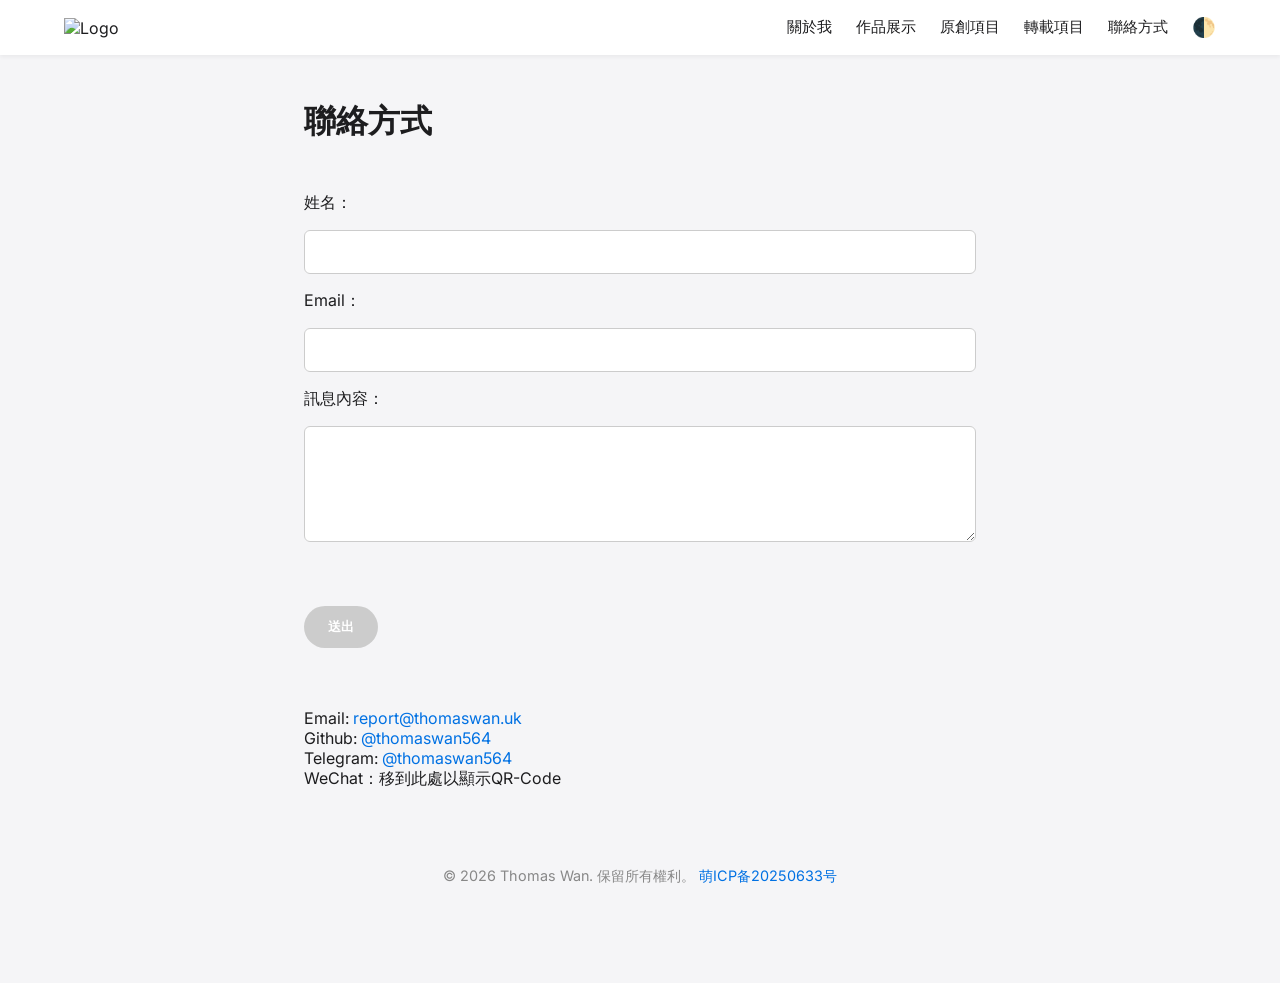
==== contact/index.html @ eb9c1ee1 "Create index.html" ====
<!DOCTYPE html>
<html lang="zh">
<head>
  <meta charset="UTF-8" />
  <meta name="viewport" content="width=device-width, initial-scale=1.0" />
  <title>聯絡方式 - Thomas Wan</title>
  <link rel="icon" href="https://thomaswan.uk/imgs/favicon.ico" />
  <link href="https://fonts.googleapis.com/css2?family=Inter:wght@300;400;600&display=swap" rel="stylesheet" />
  <link href="https://unpkg.com/aos@2.3.1/dist/aos.css" rel="stylesheet" />
  <style>
    * { margin: 0; padding: 0; box-sizing: border-box; }
    body {
      font-family: 'Inter', sans-serif;
      background: #f5f5f7;
      color: #1d1d1f;
      transition: background-color 0.5s, color 0.5s;
      padding-bottom: 60px;
    }
    header {
      background: #fff;
      padding: 1rem 5vw;
      box-shadow: 0 2px 4px rgba(0, 0, 0, 0.05);
      position: sticky;
      top: 0;
      z-index: 1000;
      transition: background-color 0.5s;
    }
    a {
      color: #0071e3;
      text-decoration: none;
      transition: 0.3s ease;
    }
    a:hover {
      text-decoration: underline;
    }
    .nav {
      display: flex;
      align-items: center;
      justify-content: space-between;
      max-width: 1200px;
      margin: 0 auto;
    }
    .nav img {
      height: 24px;
      cursor: pointer;
    }
    .nav ul {
      display: flex;
      gap: 1.5rem;
      list-style: none;
      align-items: center;
    }
    .nav ul li {
      font-size: 0.95rem;
    }
    .nav a {
      color: #1d1d1f;
      text-decoration: none;
      transition: color 0.3s ease;
    }
    .nav a:hover {
      text-decoration: underline;
    }
    .container {
      max-width: 800px;
      margin: 5vh auto;
      padding: 0 5vw;
    }
    h1 {
      font-size: 2rem;
      margin-bottom: 2rem;
    }
    .hover-target {
      position: relative;
      display: inline-block;
    }
    .qr-popup {
      position: absolute;
      bottom: 100%;
      left: 50%;
      transform: translateX(-50%) translateY(-10px);
      background: white;
      padding: 6px;
      border-radius: 6px;
      box-shadow: 0 0 10px rgba(0,0,0,0.3);
      z-index: 10;
      opacity: 0;
      visibility: hidden;
      transition: opacity 0.4s ease, transform 0.4s ease, background-color 0.5s;
    }
    .hover-target:hover .qr-popup {
      opacity: 1;
      visibility: visible;
      transform: translateX(-50%) translateY(-20px);
    }
    form {
      margin-top: 3rem;
      display: flex;
      flex-direction: column;
      gap: 1rem;
    }
    input, textarea {
      padding: 0.75rem;
      font-size: 1rem;
      border: 1px solid #ccc;
      border-radius: 6px;
      resize: vertical;
      transition: background-color 0.5s, color 0.5s, border-color 0.5s;
    }
    button[type="submit"] {
      background: #0071e3;
      color: white;
      border: none;
      padding: 0.75rem 1.5rem;
      font-weight: 600;
      border-radius: 30px;
      cursor: pointer;
      align-self: flex-start;
      transition: background 0.3s ease;
    }
    button[type="submit"]:hover {
      background: #005bb5;
    }
    button[type="submit"]:disabled {
      background: #cccccc;
      cursor: not-allowed;
    }
    .dark-mode-toggle {
      background: none;
      border: none;
      font-size: 1.2rem;
      cursor: pointer;
      color: inherit;
    }
    footer {
      text-align: center;
      font-size: 0.9rem;
      padding: 2rem 0;
      color: #888;
      transition: color 0.5s;
    }
    .cf-turnstile {
      margin: 1rem 0;
    }
    .error-message {
      color: #ff3b30;
      font-size: 0.9rem;
      margin-top: -0.5rem;
    }

    /* 暗黑模式样式 */
    body.dark {
      background-color: #1d1d1f;
      color: #eee;
    }
    body.dark header {
      background: #2c2c2e;
    }
    body.dark .nav a {
      color: #eee;
    }
    body.dark input, 
    body.dark textarea {
      background: #2c2c2e;
      color: #eee;
      border: 1px solid #444;
    }
    body.dark .qr-popup {
      background: #2c2c2e;
      box-shadow: 0 0 10px rgba(0,0,0,0.5);
    }
    body.dark button[type="submit"] {
      background: #0a84ff;
    }
    body.dark button[type="submit"]:hover {
      background: #0066cc;
    }
    body.dark footer {
      color: #aaa;
    }
    body.dark .error-message {
      color: #ff453a;
    }
  </style>
</head>
<body>
  <header>
    <div class="nav">
      <a href="index.html"><img src="https://thomaswan.uk/imgs/favicon.ico" alt="Logo" /></a>
      <ul>
        <li><a href="https://thomaswan.uk#about">關於我</a></li>
        <li><a href="https://thomaswan.uk#projects">作品展示</a></li>
        <li><a href="https://thomaswan.uk/original">原創項目</a></li>
        <li><a href="https://thomaswan.uk/share">轉載項目</a></li>
        <li><a href="https://thomaswan.uk/contact">聯絡方式</a></li>
        <li><button class="dark-mode-toggle" onclick="toggleDarkMode()">🌓</button></li>
      </ul>
    </div>
  </header>

  <div class="container" data-aos="fade-up">
    <h1>聯絡方式</h1>

    <form id="contactForm">
      <label>姓名：</label>
      <input type="text" name="name" required />

      <label>Email：</label>
      <input type="email" name="email" required />

      <label>訊息內容：</label>
      <textarea name="message" rows="5" required></textarea>

      <!-- Cloudflare Turnstile 人机验证 -->
      <div class="cf-turnstile" data-sitekey="0x4AAAAAABTtMiYFvskj71Mt" data-callback="onCaptchaSuccess"></div>
      <div id="captchaError" class="error-message" style="display: none;">请完成人机验证</div>
      <div id="rateLimitError" class="error-message" style="display: none;">发送过于频繁，请稍后再试</div>

      <button type="submit" id="submitBtn" disabled>送出</button>
    </form>
    <br><br><br>
    <p>Email: <a href="mailto:report@thomaswan.uk">report@thomaswan.uk</a></p>
    <p>
        Github: <a href="https://github.com/thomaswan564" target="_blank">@thomaswan564</a>
    </p>
    <p class="hover-target">
      Telegram: <a href="https://t.me/thomaswan564" target="_blank">@thomaswan564</a>
      <span class="qr-popup"><img src="https://thomaswan.uk/imgs/contact/telegram.jpg" width="160" alt="Telegram QR" /></span>
    </p>
    <br>
    <p class="hover-target">
      WeChat：移到此處以顯示QR-Code
      <span class="qr-popup"><img src="https://thomaswan.uk/imgs/contact/wechat.jpg" width="160" alt="WeChat QR" /></span>
    </p>
  </div>

  <footer>
    &copy; <span id="currentYear"></span> Thomas Wan. 保留所有權利。
    <a href="https://icp.gov.moe/?keyword=20250633" target="_blank">萌ICP备20250633号</a>
  </footer>
  
  <script src="https://unpkg.com/aos@2.3.1/dist/aos.js"></script>
  <script>
    AOS.init({ duration: 1000, once: true });

    // 自动更新年份
    document.getElementById("currentYear").textContent = new Date().getFullYear();

    // 暗黑模式切换功能
    function toggleDarkMode() {
      document.body.classList.toggle('dark');
      
      // 保存用户偏好到localStorage
      const isDark = document.body.classList.contains('dark');
      localStorage.setItem('darkMode', isDark);
    }

    // 页面加载时检查用户偏好
    document.addEventListener('DOMContentLoaded', () => {
      const darkMode = localStorage.getItem('darkMode') === 'true';
      if (darkMode) {
        document.body.classList.add('dark');
      }

      // 添加 Cloudflare Turnstile 脚本
      const turnstileScript = document.createElement('script');
      turnstileScript.src = 'https://challenges.cloudflare.com/turnstile/v0/api.js';
      document.head.appendChild(turnstileScript);
    });

    // 人机验证通过回调
    function onCaptchaSuccess(token) {
      document.getElementById('submitBtn').disabled = false;
      document.getElementById('captchaError').style.display = 'none';
    }

    // 表单提交处理
    document.getElementById('contactForm').addEventListener('submit', function(e) {
      e.preventDefault();
      
      const submitBtn = document.getElementById('submitBtn');
      const captchaError = document.getElementById('captchaError');
      const rateLimitError = document.getElementById('rateLimitError');
      
      // 检查是否有人机验证token
      if (submitBtn.disabled) {
        captchaError.style.display = 'block';
        return;
      }
      
      // 检查发送频率限制
      const lastSubmitTime = parseInt(localStorage.getItem('lastSubmitTime') || '0');
      const currentTime = Date.now();
      const minInterval = 5000 + Math.random() * 5000; // 5-10秒随机间隔
      
      if (currentTime - lastSubmitTime < minInterval) {
        rateLimitError.style.display = 'block';
        return;
      }
      
      // 重置错误信息
      captchaError.style.display = 'none';
      rateLimitError.style.display = 'none';
      
      // 禁用按钮并记录发送时间
      submitBtn.disabled = true;
      localStorage.setItem('lastSubmitTime', currentTime.toString());
      
      // 这里可以添加实际的表单提交逻辑
      // 例如使用fetch API发送数据到服务器
      console.log('表单已提交');
      alert('訊息已送出，感謝您的聯絡！');
      
      // 重置表单
      this.reset();
      
      // 重置人机验证
      if (window.turnstile) {
        window.turnstile.reset();
      }
      
      // 5秒后重新启用按钮
      setTimeout(() => {
        submitBtn.disabled = false;
      }, 5000);
    });
  </script>
</body>
</html>
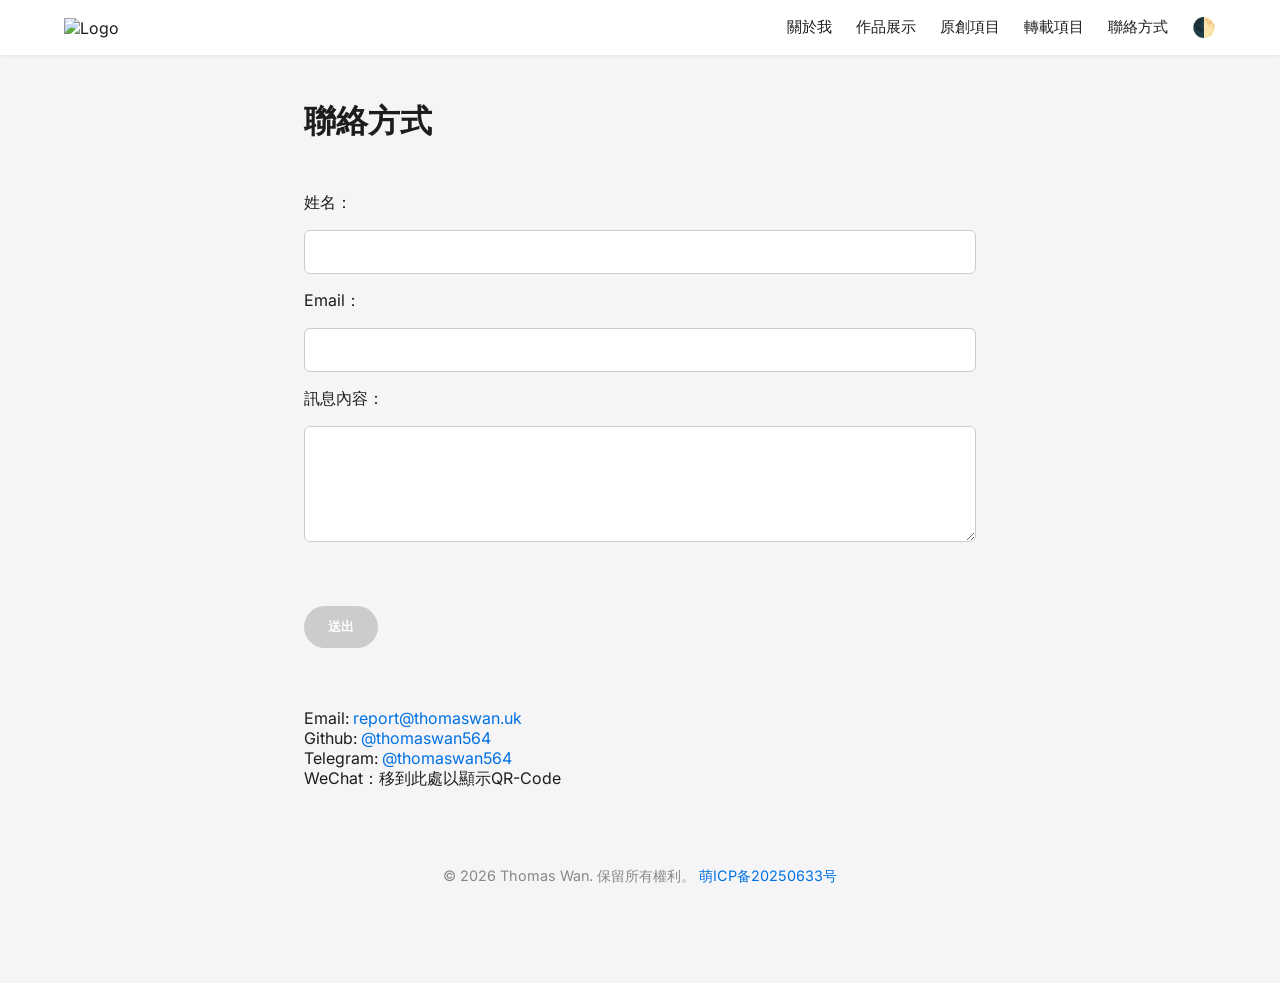
==== commit f97a04ba: "Update index.html" ====
--- a/contact/index.html
+++ b/contact/index.html
@@ -4,7 +4,7 @@
   <meta charset="UTF-8" />
   <meta name="viewport" content="width=device-width, initial-scale=1.0" />
   <title>聯絡方式 - Thomas Wan</title>
-  <link rel="icon" href="https://thomaswan.uk/imgs/favicon.ico" />
+  <link rel="icon" href="../imgs/favicon.ico" />
   <link href="https://fonts.googleapis.com/css2?family=Inter:wght@300;400;600&display=swap" rel="stylesheet" />
   <link href="https://unpkg.com/aos@2.3.1/dist/aos.css" rel="stylesheet" />
   <style>
@@ -186,13 +186,13 @@
 <body>
   <header>
     <div class="nav">
-      <a href="index.html"><img src="https://thomaswan.uk/imgs/favicon.ico" alt="Logo" /></a>
+      <a href="../"><img src="../imgs/favicon.ico" alt="Logo" /></a>
       <ul>
-        <li><a href="https://thomaswan.uk#about">關於我</a></li>
-        <li><a href="https://thomaswan.uk#projects">作品展示</a></li>
-        <li><a href="https://thomaswan.uk/original">原創項目</a></li>
-        <li><a href="https://thomaswan.uk/share">轉載項目</a></li>
-        <li><a href="https://thomaswan.uk/contact">聯絡方式</a></li>
+        <li><a href="..#about">關於我</a></li>
+        <li><a href="..#projects">作品展示</a></li>
+        <li><a href="../original">原創項目</a></li>
+        <li><a href="../share">轉載項目</a></li>
+        <li><a href="../contact">聯絡方式</a></li>
         <li><button class="dark-mode-toggle" onclick="toggleDarkMode()">🌓</button></li>
       </ul>
     </div>
@@ -225,12 +225,12 @@
     </p>
     <p class="hover-target">
       Telegram: <a href="https://t.me/thomaswan564" target="_blank">@thomaswan564</a>
-      <span class="qr-popup"><img src="https://thomaswan.uk/imgs/contact/telegram.jpg" width="160" alt="Telegram QR" /></span>
+      <span class="qr-popup"><img src="../imgs/contact/telegram.jpg" width="160" alt="Telegram QR" /></span>
     </p>
     <br>
     <p class="hover-target">
       WeChat：移到此處以顯示QR-Code
-      <span class="qr-popup"><img src="https://thomaswan.uk/imgs/contact/wechat.jpg" width="160" alt="WeChat QR" /></span>
+      <span class="qr-popup"><img src="../imgs/contact/wechat.jpg" width="160" alt="WeChat QR" /></span>
     </p>
   </div>
 
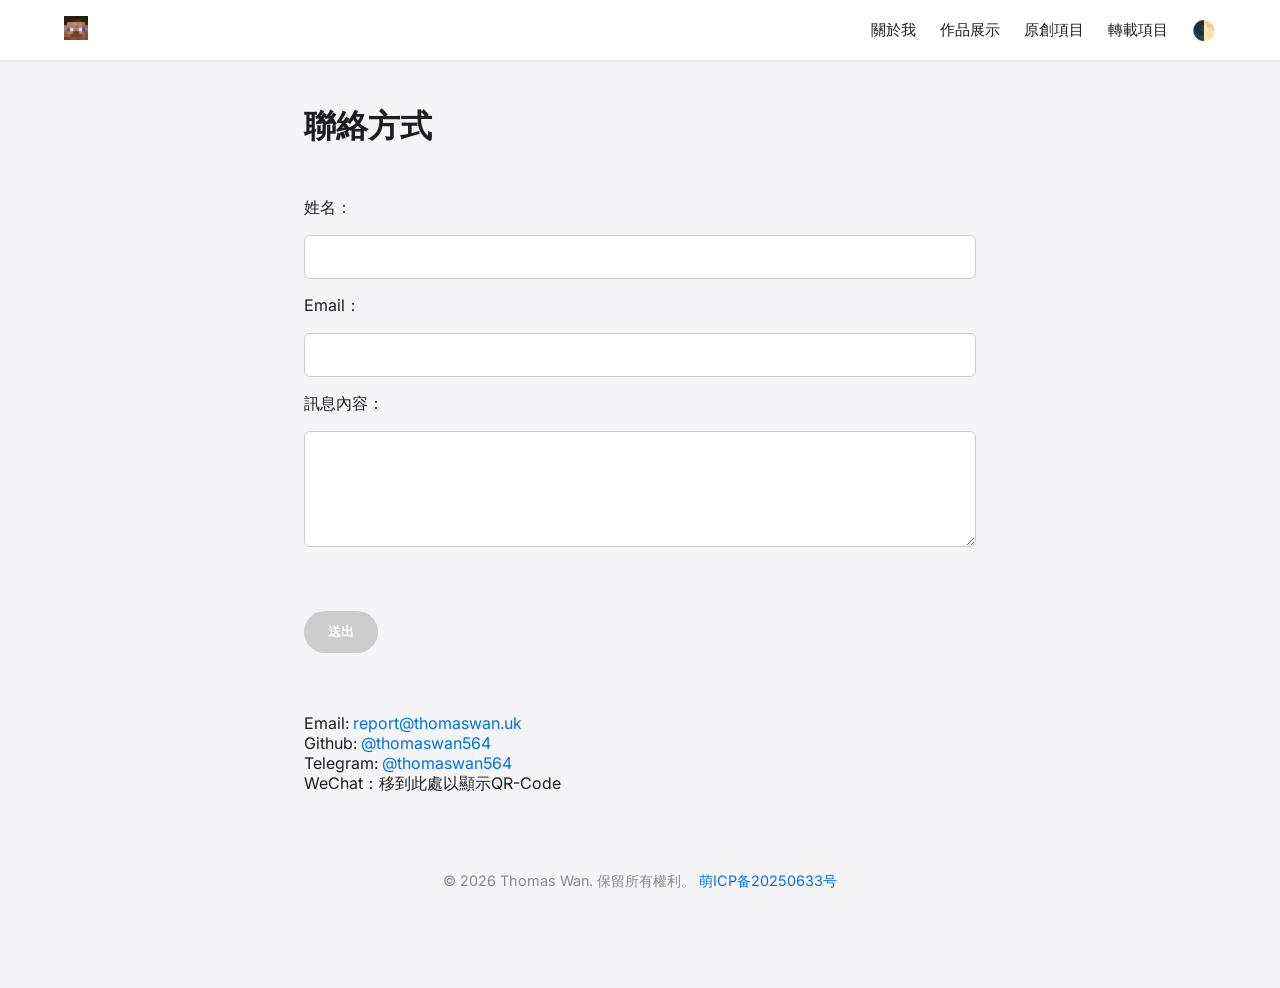
==== commit 6f5af52c: "add QR-Code and ico" ====
--- a/contact/index.html
+++ b/contact/index.html
@@ -3,8 +3,8 @@
 <head>
   <meta charset="UTF-8" />
   <meta name="viewport" content="width=device-width, initial-scale=1.0" />
-  <title>聯絡方式 - Thomas Wan</title>
-  <link rel="icon" href="../imgs/favicon.ico" />
+  <title>聯絡方式</title>
+  <link rel="icon" href="../favicon.ico" />
   <link href="https://fonts.googleapis.com/css2?family=Inter:wght@300;400;600&display=swap" rel="stylesheet" />
   <link href="https://unpkg.com/aos@2.3.1/dist/aos.css" rel="stylesheet" />
   <style>
@@ -186,13 +186,12 @@
 <body>
   <header>
     <div class="nav">
-      <a href="../"><img src="../imgs/favicon.ico" alt="Logo" /></a>
+      <a href="../"><img src="../favicon.ico" alt="Logo" /></a>
       <ul>
         <li><a href="..#about">關於我</a></li>
         <li><a href="..#projects">作品展示</a></li>
         <li><a href="../original">原創項目</a></li>
         <li><a href="../share">轉載項目</a></li>
-        <li><a href="../contact">聯絡方式</a></li>
         <li><button class="dark-mode-toggle" onclick="toggleDarkMode()">🌓</button></li>
       </ul>
     </div>
@@ -225,12 +224,12 @@
     </p>
     <p class="hover-target">
       Telegram: <a href="https://t.me/thomaswan564" target="_blank">@thomaswan564</a>
-      <span class="qr-popup"><img src="../imgs/contact/telegram.jpg" width="160" alt="Telegram QR" /></span>
+      <span class="qr-popup"><img src="./imgs/telegram.jpg" width="160" alt="Telegram QR" /></span>
     </p>
     <br>
     <p class="hover-target">
       WeChat：移到此處以顯示QR-Code
-      <span class="qr-popup"><img src="../imgs/contact/wechat.jpg" width="160" alt="WeChat QR" /></span>
+      <span class="qr-popup"><img src="./imgs/wechat.jpg" width="160" alt="WeChat QR" /></span>
     </p>
   </div>
 
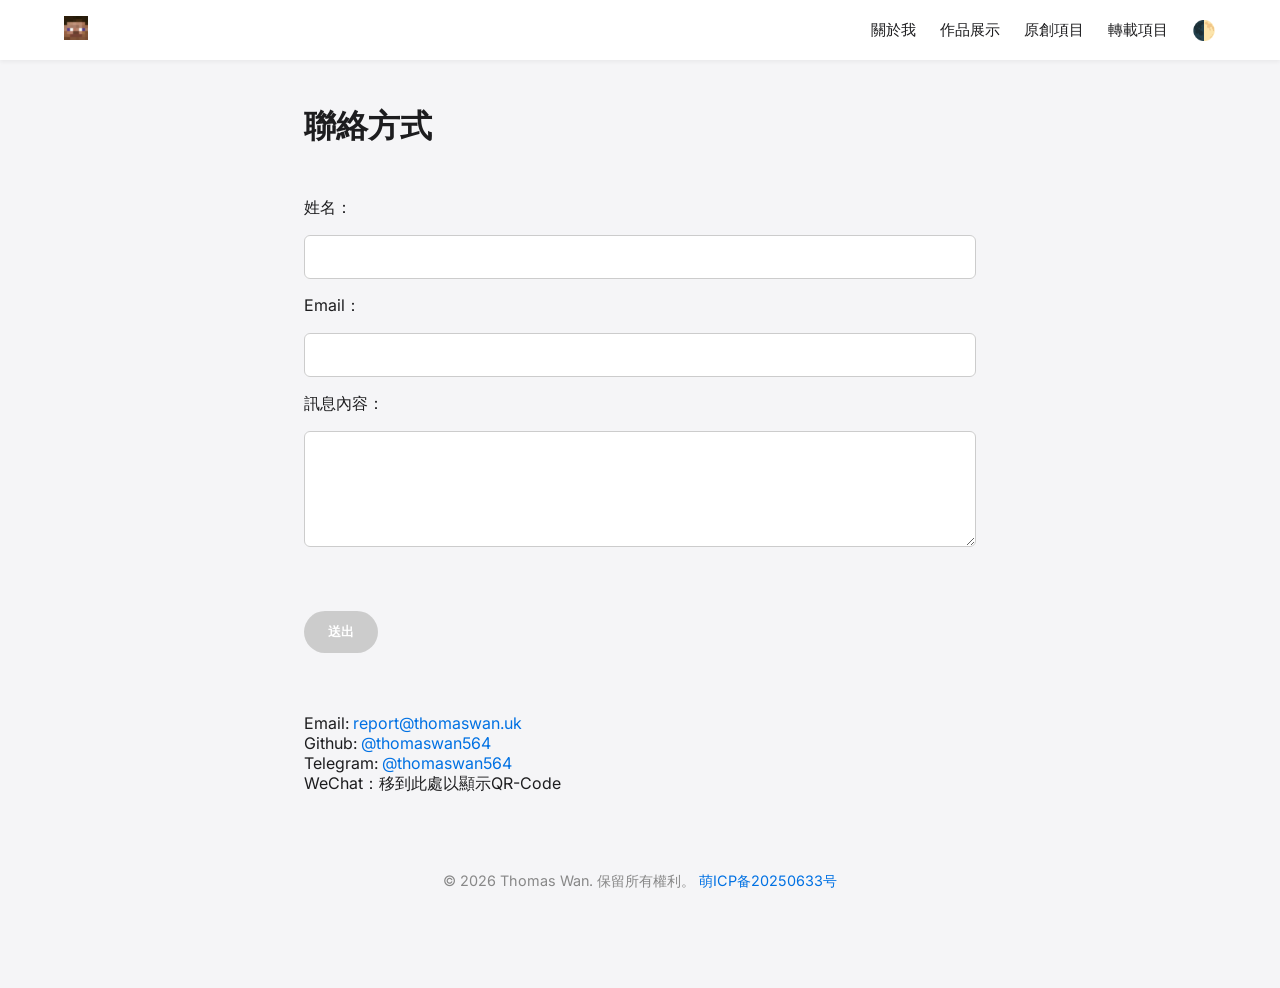
==== commit 3455f0c0: "#top" ====
--- a/contact/index.html
+++ b/contact/index.html
@@ -186,7 +186,7 @@
 <body>
   <header>
     <div class="nav">
-      <a href="../"><img src="../favicon.ico" alt="Logo" /></a>
+      <a href="..#top"><img src="../favicon.ico" alt="Logo" /></a>
       <ul>
         <li><a href="..#about">關於我</a></li>
         <li><a href="..#projects">作品展示</a></li>
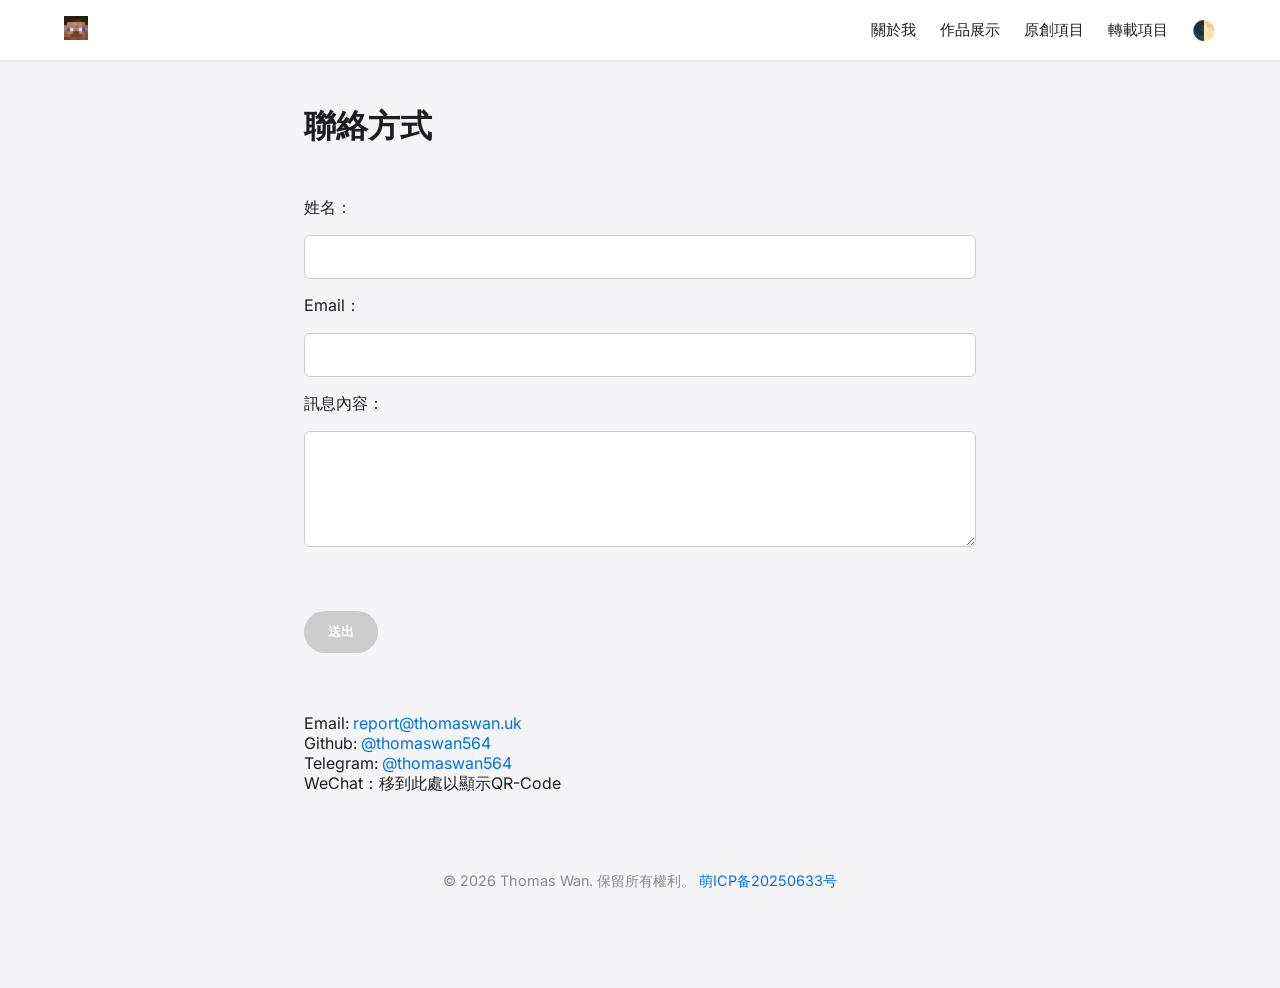
==== commit bda6714f: "add email contact form and delete scoreboard" ====
--- a/contact/index.html
+++ b/contact/index.html
@@ -268,21 +268,25 @@
     });
 
     // 人机验证通过回调
+    let captchaToken = '';
+
     function onCaptchaSuccess(token) {
+      captchaToken = token;
       document.getElementById('submitBtn').disabled = false;
       document.getElementById('captchaError').style.display = 'none';
     }
 
     // 表单提交处理
-    document.getElementById('contactForm').addEventListener('submit', function(e) {
+    document.getElementById('contactForm').addEventListener('submit', async function(e) {
       e.preventDefault();
       
       const submitBtn = document.getElementById('submitBtn');
       const captchaError = document.getElementById('captchaError');
       const rateLimitError = document.getElementById('rateLimitError');
+      const form = this;
       
       // 检查是否有人机验证token
-      if (submitBtn.disabled) {
+      if (!captchaToken) {
         captchaError.style.display = 'block';
         return;
       }
@@ -304,24 +308,37 @@
       // 禁用按钮并记录发送时间
       submitBtn.disabled = true;
       localStorage.setItem('lastSubmitTime', currentTime.toString());
-      
-      // 这里可以添加实际的表单提交逻辑
-      // 例如使用fetch API发送数据到服务器
-      console.log('表单已提交');
-      alert('訊息已送出，感謝您的聯絡！');
-      
-      // 重置表单
-      this.reset();
-      
-      // 重置人机验证
-      if (window.turnstile) {
-        window.turnstile.reset();
+
+      try {
+        const response = await fetch('/api/contact', {
+          method: 'POST',
+          headers: { 'Content-Type': 'application/json' },
+          body: JSON.stringify({
+            name: form.name.value,
+            email: form.email.value,
+            message: form.message.value,
+            captchaToken
+          })
+        });
+
+        if (!response.ok) {
+          const result = await response.json().catch(() => ({}));
+          throw new Error(result.error || '发送失败，请稍后再试');
+        }
+
+        alert('訊息已送出，感謝您的聯絡！');
+        form.reset();
+      } catch (error) {
+        rateLimitError.textContent = error.message;
+        rateLimitError.style.display = 'block';
+        localStorage.removeItem('lastSubmitTime');
+      } finally {
+        captchaToken = '';
+        if (window.turnstile) {
+          window.turnstile.reset();
+        }
+        submitBtn.disabled = true;
       }
-      
-      // 5秒后重新启用按钮
-      setTimeout(() => {
-        submitBtn.disabled = false;
-      }, 5000);
     });
   </script>
 </body>
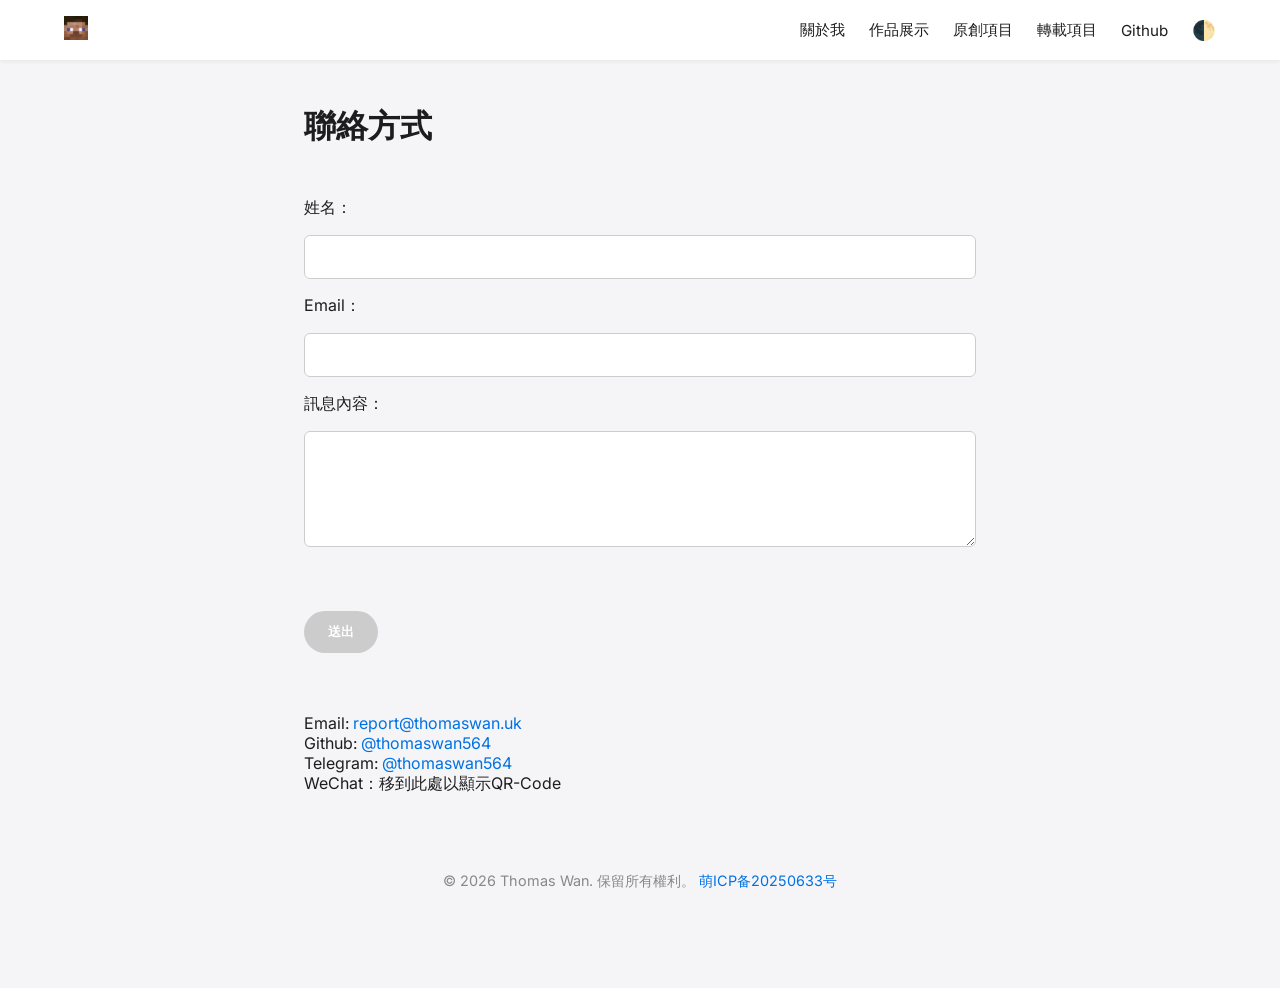
==== commit c801afd0: "Update index.html" ====
--- a/contact/index.html
+++ b/contact/index.html
@@ -192,6 +192,7 @@
         <li><a href="..#projects">作品展示</a></li>
         <li><a href="../original">原創項目</a></li>
         <li><a href="../share">轉載項目</a></li>
+        <li><a href="https://github.com/thomaswan564/thomaswan.uk/">Github</a></li>
         <li><button class="dark-mode-toggle" onclick="toggleDarkMode()">🌓</button></li>
       </ul>
     </div>
@@ -342,4 +343,4 @@
     });
   </script>
 </body>
-</html>+</html>
